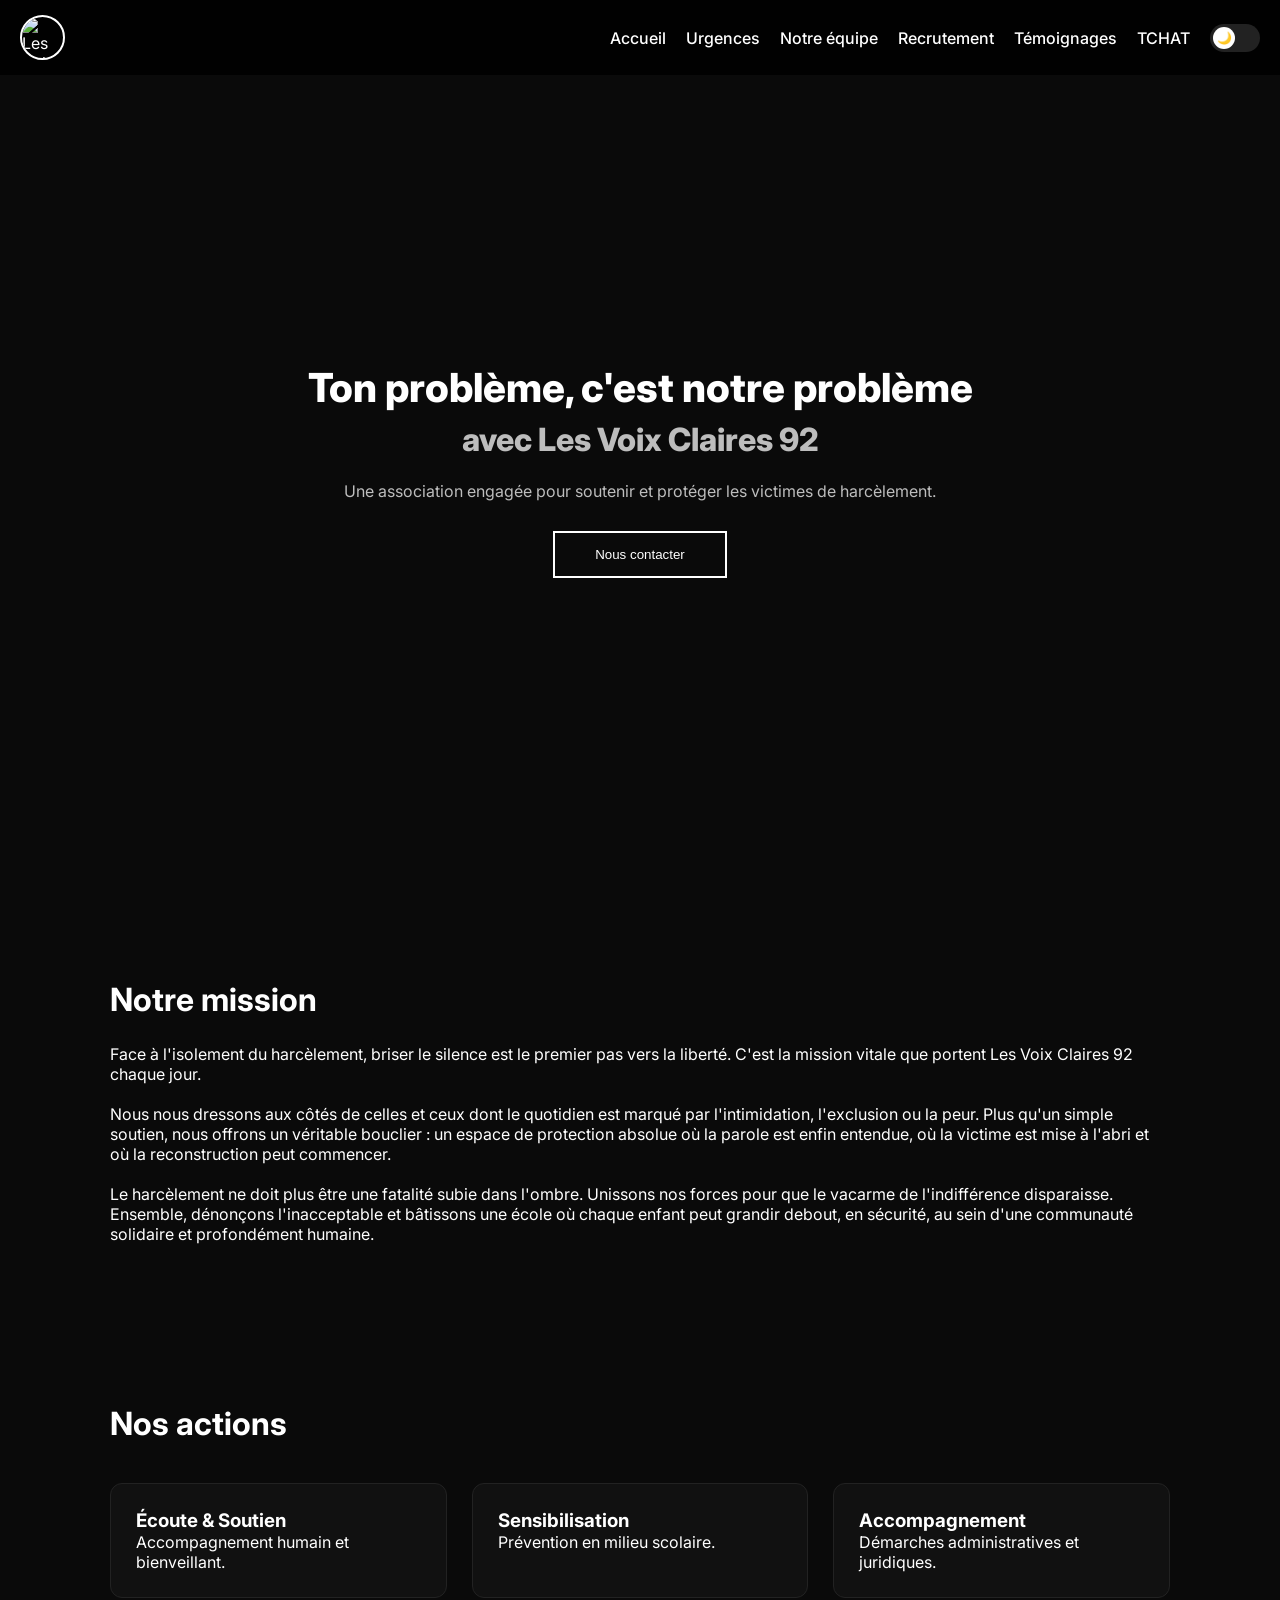
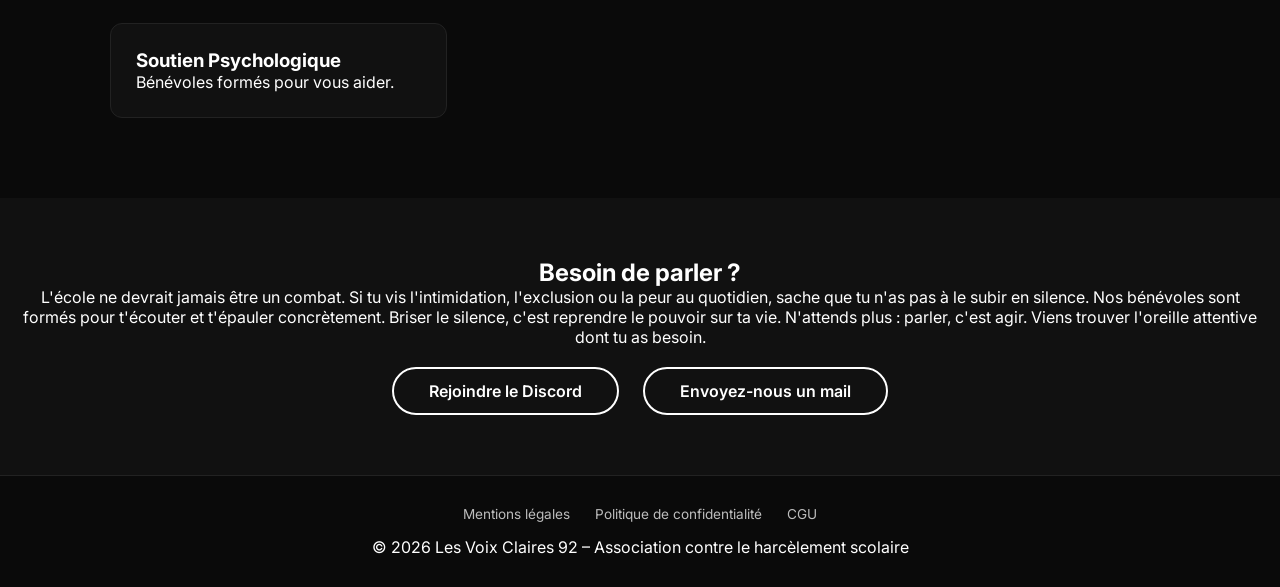
==== index.html @ 99f045ad "Update index.html" ====
<!DOCTYPE html> 
<html lang="fr">
<head>
    <meta charset="UTF-8">
    <meta name="viewport" content="width=device-width, initial-scale=1.0">
    <title>Les Voix Claires 92 – Association contre le harcèlement</title>
    <link href="https://fonts.googleapis.com/css2?family=Inter:wght@300;400;600;800&display=swap" rel="stylesheet">
    <link rel="stylesheet" href="styles.css">
    <link rel="icon" href="Logo.png">
</head>
<body>
    <nav> 
        <img src="Logo.png" alt="Les Voix Claires">
        <button class="menu-toggle" aria-label="Menu">
            <span class="hamburger"></span>
        </button>
        <div class="nav-links">
            <a href="index.html">Accueil</a>
            <a href="urgence.html">Urgences</a>
            <a href="equipe.html">Notre équipe</a>
            <a href="recrutement.html">Recrutement</a>
            <a href="temoignages.html">Témoignages</a>
            <a href="tchat.html">TCHAT</a>
            <div class="theme-switch" onclick="toggleTheme()">
                <span id="themeIcon">🌙</span>
            </div>
        </div>
    </nav>

    <div class="menu-overlay"></div>

    <div class="hero">
        <h1>Ton problème, c'est notre problème <br><span>avec Les Voix Claires 92</span></h1>
        <p>Une association engagée pour soutenir et protéger les victimes de harcèlement.</p>
        <button onclick="openEmailClient()">
            Nous contacter
        </button>
    </div>

    <section id="mission">
        <h2>Notre mission</h2>
        <p>Face à l'isolement du harcèlement, briser le silence est le premier pas vers la liberté. C'est la mission vitale que portent Les Voix Claires 92 chaque jour.
        <br><br>
        Nous nous dressons aux côtés de celles et ceux dont le quotidien est marqué par l'intimidation, l'exclusion ou la peur. Plus qu'un simple soutien, nous offrons un véritable bouclier : un espace de protection absolue où la parole est enfin entendue, où la victime est mise à l'abri et où la reconstruction peut commencer. 
        <br><br>
        Le harcèlement ne doit plus être une fatalité subie dans l'ombre. Unissons nos forces pour que le vacarme de l'indifférence disparaisse. Ensemble, dénonçons l'inacceptable et bâtissons une école où chaque enfant peut grandir debout, en sécurité, au sein d'une communauté solidaire et profondément humaine.</p>
    </section>

    <section id="actions">
        <h2>Nos actions</h2>
        <div class="cards">
            <div class="card">
                <h3>Écoute & Soutien</h3>
                <p>Accompagnement humain et bienveillant.</p>
            </div>
            <div class="card">
                <h3>Sensibilisation</h3>
                <p>Prévention en milieu scolaire.</p>  
            </div>
            <div class="card">
                <h3>Accompagnement</h3>
                <p>Démarches administratives et juridiques.</p>
            </div>
            <div class="card">
                <h3>Soutien Psychologique</h3>
                <p>Bénévoles formés pour vous aider.</p>
            </div>
        </div>
    </section>

    <div class="discord">
        <h2>Besoin de parler ?</h2>
        <p>L'école ne devrait jamais être un combat. Si tu vis l'intimidation, l'exclusion ou la peur au quotidien, sache que tu n'as pas à le subir en silence. 
        Nos bénévoles sont formés pour t'écouter et t'épauler concrètement. Briser le silence, c'est reprendre le pouvoir sur ta vie. 
        N'attends plus : parler, c'est agir. Viens trouver l'oreille attentive dont tu as besoin.</p>
        <a href="https://discord.gg/AcRcndYhNv" target="_blank" class="btn">Rejoindre le Discord</a>
        <a href="mailto:les.voix.claires.92@gmail.com" target="_blank" class="btn">Envoyez-nous un mail</a>
    </div>
    
    <footer>
        <div class="footer-links">
            <a href="mentions-legales.html">Mentions légales</a>
            <a href="confidentialite.html">Politique de confidentialité</a>
            <a href="cgu.html">CGU</a>
        </div>
        <p>© 2026 Les Voix Claires 92 – Association contre le harcèlement scolaire</p>
    </footer>
    
    <script src="script.js"></script>
</body>
</html>
---- styles.css ----
:root {
    --bg: #0a0a0a;
    --text: #ffffff;
    --gray: #bdbdbd;
    --card: #111;
    --border: #222;
}

body.light {
    --bg: #f5f5f5;
    --text: #0a0a0a;
    --gray: #444;
    --card: #ffffff;
    --border: #ddd;
}

* {
    margin: 0;
    padding: 0;
    box-sizing: border-box;
}

body {
    font-family: 'Inter', sans-serif;
    background: var(--bg);
    color: var(--text);
    transition: background 0.3s ease, color 0.3s ease;
}

/* ===== NAVIGATION ===== */
nav {
    position: fixed;
    top: 0;
    width: 100%;
    padding: 15px 20px;
    display: flex;
    justify-content: space-between;
    align-items: center;
    background: rgba(0,0,0,0.85);
    backdrop-filter: blur(12px);
    z-index: 1000;
}

body.light nav {
    background: rgba(255,255,255,0.85);
}

nav img {
    height: 45px;
    width: 45px;
    border-radius: 50%;
    object-fit: cover;
    border: 2px solid var(--text);
}

.nav-links {
    display: flex;
    align-items: center;
    gap: 20px;
}

nav a {
    color: var(--text);
    text-decoration: none;
    font-weight: 500;
    white-space: nowrap;
}

/* ===== MENU MOBILE ===== */
.menu-toggle {
    display: none;
    background: none;
    border: none;
    cursor: pointer;
    padding: 10px;
    z-index: 1001;
}

.hamburger {
    display: block;
    width: 25px;
    height: 3px;
    background: var(--text);
    position: relative;
}

.hamburger::before,
.hamburger::after {
    content: '';
    position: absolute;
    width: 25px;
    height: 3px;
    background: var(--text);
    transition: 0.3s;
}

.hamburger::before { top: -8px; }
.hamburger::after { bottom: -8px; }

.menu-toggle.active .hamburger {
    background: transparent;
}

.menu-toggle.active .hamburger::before {
    transform: rotate(45deg);
    top: 0;
}

.menu-toggle.active .hamburger::after {
    transform: rotate(-45deg);
    bottom: 0;
}

.menu-overlay {
    position: fixed;
    top: 0;
    left: 0;
    width: 100%;
    height: 100%;
    background: rgba(0,0,0,0.5);
    z-index: 999;
    opacity: 0;
    visibility: hidden;
    transition: 0.3s;
}

.menu-overlay.active {
    opacity: 1;
    visibility: visible;
}

/* ===== RESPONSIVE MOBILE ===== */
@media (max-width: 768px) {
    .menu-toggle {
        display: block;
    }
    
    .nav-links {
        position: fixed;
        top: 0;
        right: -100%;
        width: 70%;
        max-width: 280px;
        height: 100vh;
        background: var(--bg);
        flex-direction: column;
        justify-content: center;
        align-items: center;
        gap: 25px;
        transition: right 0.3s ease;
        z-index: 1000;
        border-left: 1px solid var(--border);
    }
    
    .nav-links.active {
        right: 0;
    }
    
    nav a {
        font-size: 1.1rem;
    }
}

/* ===== HERO ===== */
.hero {
    min-height: 100vh;
    display: flex;
    flex-direction: column;
    justify-content: center;
    align-items: center;
    text-align: center;
    padding: 100px 20px 60px;
}

.hero h1 {
    font-size: 2.5rem;
    font-weight: 800;
}

.hero span {
    color: var(--gray);
    font-size: 2rem;
}

.hero p {
    margin-top: 20px;
    max-width: 600px;
    color: var(--gray);
}

.hero button {
    margin-top: 30px;
    padding: 14px 40px;
    border: 2px solid var(--text);
    background: transparent;
    color: var(--text);
    cursor: pointer;
    transition: 0.3s;
}

.hero button:hover {
    background: var(--text);
    color: var(--bg);
}

/* ===== SECTIONS ===== */
section {
    padding: 80px 20px;
    max-width: 1100px;
    margin: auto;
}

section h2 {
    font-size: 2rem;
    margin-bottom: 25px;
}

/* ===== CARDS ===== */
.cards {
    display: grid;
    grid-template-columns: repeat(auto-fit, minmax(250px, 1fr));
    gap: 25px;
    margin-top: 40px;
}

.card {
    background: var(--card);
    border: 1px solid var(--border);
    padding: 25px;
    border-radius: 12px;
    transition: 0.3s;
}

.card:hover {
    transform: translateY(-5px);
    border-color: var(--text);
}

/* ===== DISCORD ===== */
.discord {
    text-align: center;
    background: var(--card);
    padding: 60px 20px;
}

.discord a {
    display: inline-block;
    margin: 20px 10px 0;
    padding: 12px 35px;
    border: 2px solid var(--text);
    color: var(--text);
    text-decoration: none;
    font-weight: 600;
    transition: 0.3s;
    border-radius: 40px;
}

.discord a:hover {
    background: var(--text);
    color: var(--bg);
}

/* ===== FOOTER ===== */
footer {
    padding: 30px 20px;
    text-align: center;
    border-top: 1px solid var(--border);
}

.footer-links {
    display: flex;
    justify-content: center;
    gap: 25px;
    margin-bottom: 15px;
    flex-wrap: wrap;
}

.footer-links a {
    color: var(--gray);
    text-decoration: none;
    font-size: 0.85rem;
}

.footer-links a:hover {
    color: var(--text);
}

/* ===== FORMULAIRES ===== */
.page-content {
    padding: 100px 20px 60px;
    max-width: 900px;
    margin: auto;
}

.page-content h1 {
    text-align: center;
    margin-bottom: 20px;
}

.card-section {
    background: var(--card);
    border: 1px solid var(--border);
    padding: 25px;
    border-radius: 12px;
    margin-bottom: 20px;
}

.form-group {
    margin-bottom: 20px;
}

.form-group label {
    display: block;
    margin-bottom: 8px;
    font-weight: 600;
}

.form-group input,
.form-group select,
.form-group textarea {
    width: 100%;
    padding: 12px;
    background: var(--card);
    border: 1px solid var(--border);
    border-radius: 8px;
    color: var(--text);
}

.btn-submit, .submit {
    width: 100%;
    padding: 14px;
    background: transparent;
    border: 2px solid var(--text);
    color: var(--text);
    font-weight: 600;
    cursor: pointer;
    border-radius: 8px;
    transition: 0.3s;
}

.btn-submit:hover, .submit:hover {
    background: var(--text);
    color: var(--bg);
}

/* ===== THEME SWITCH ===== */
.theme-switch {
    width: 50px;
    height: 28px;
    background: var(--border);
    border-radius: 999px;
    cursor: pointer;
    display: flex;
    align-items: center;
    padding: 0 3px;
}

.theme-switch span {
    width: 22px;
    height: 22px;
    background: var(--text);
    border-radius: 50%;
    display: flex;
    align-items: center;
    justify-content: center;
    font-size: 12px;
    transition: transform 0.3s;
}

body.light .theme-switch span {
    transform: translateX(22px);
}

/* ===== TÉMOIGNAGES ===== */
.testimonial-content {
    font-style: italic;
    margin-bottom: 15px;
    line-height: 1.6;
}

.testimonial-author {
    text-align: right;
    font-size: 0.85rem;
    color: var(--gray);
    border-top: 1px solid var(--border);
    padding-top: 12px;
}

/* ===== CHAT ===== */
.chat-container {
    max-width: 800px;
    margin: 0 auto;
}

.info-card {
    background: var(--card);
    border: 1px solid var(--border);
    border-radius: 16px;
    padding: 30px;
    text-align: center;
    margin-bottom: 30px;
}

.hours-list {
    display: flex;
    justify-content: center;
    gap: 20px;
    margin: 20px 0;
    flex-wrap: wrap;
}

.hour-item {
    background: var(--border);
    padding: 5px 12px;
    border-radius: 20px;
    font-size: 0.85rem;
}

.disclaimer {
    margin-top: 30px;
    padding: 15px;
    background: rgba(255,0,0,0.1);
    border-radius: 8px;
    font-size: 0.85rem;
    text-align: center;
}

/* ===== RESPONSIVE SUPPLEMENTAIRE ===== */
@media (max-width: 480px) {
    .hero h1 {
        font-size: 1.8rem;
    }
    
    .hero span {
        font-size: 1.4rem;
    }
    
    section h2 {
        font-size: 1.6rem;
    }
    
    .cards {
        grid-template-columns: 1fr;
    }
    
    .footer-links {
        gap: 15px;
    }
    
    .hours-list {
        flex-direction: column;
        align-items: center;
        gap: 10px;
    }
}
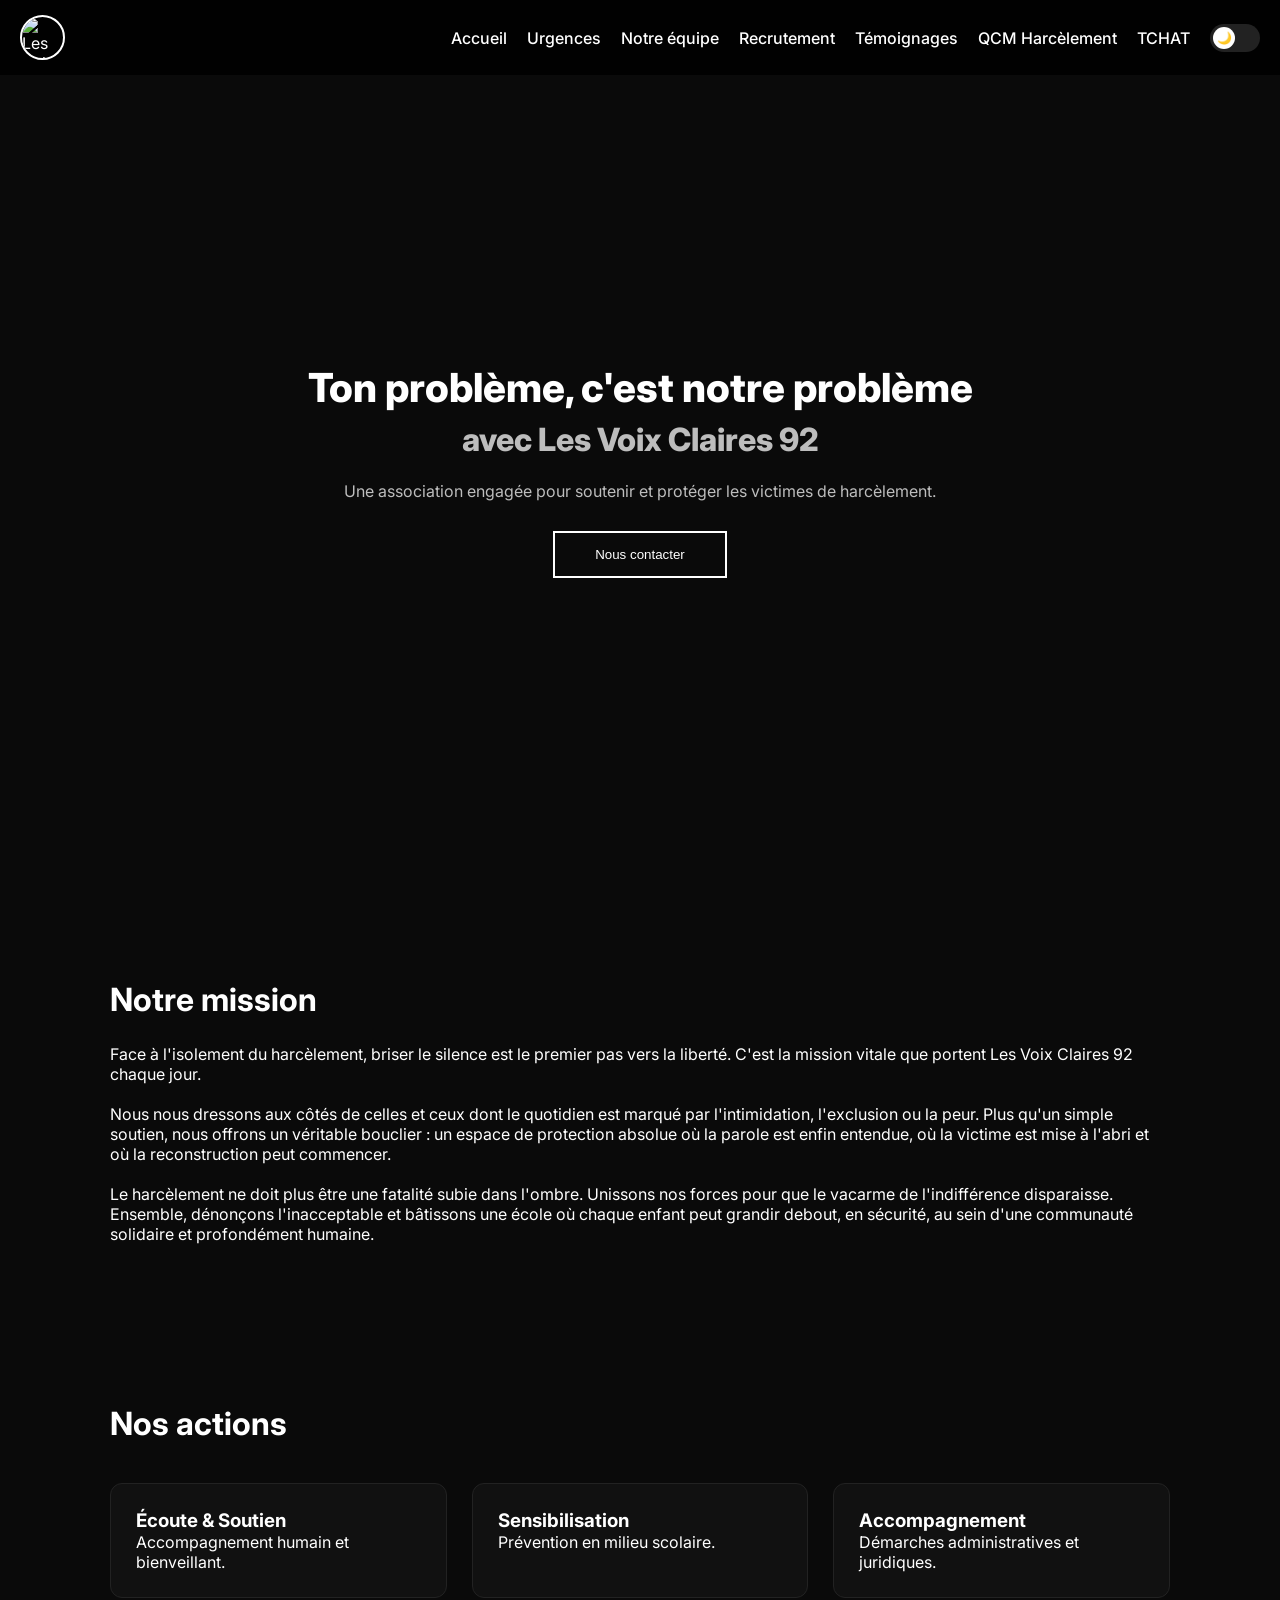
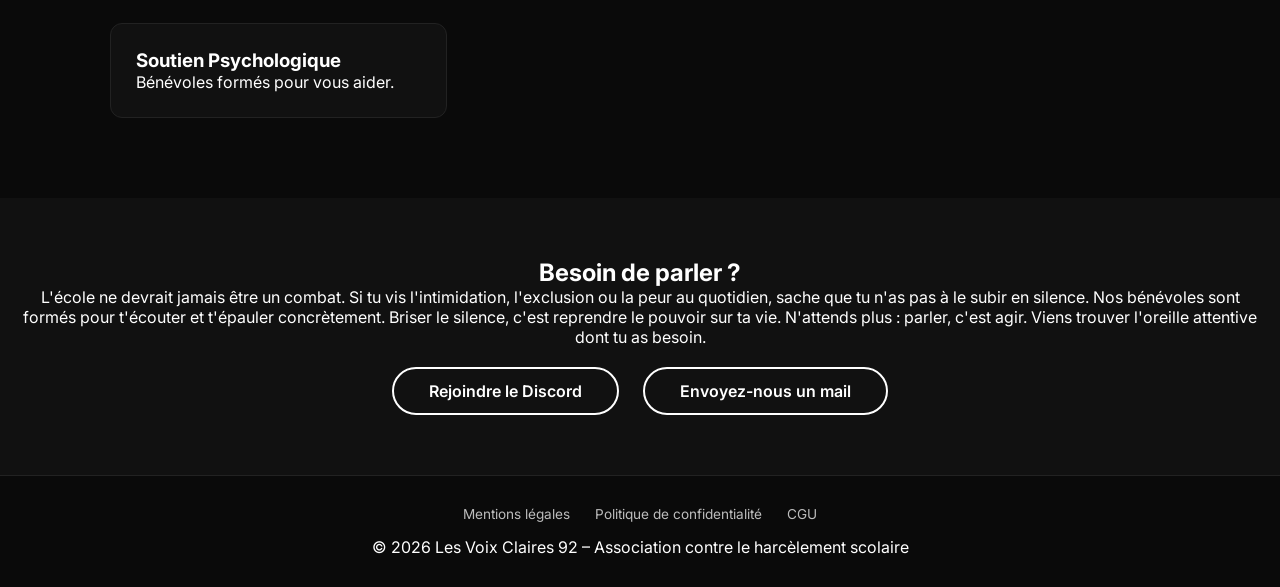
==== commit 617f4164: "Update index.html" ====
--- a/index.html
+++ b/index.html
@@ -20,6 +20,7 @@
             <a href="equipe.html">Notre équipe</a>
             <a href="recrutement.html">Recrutement</a>
             <a href="temoignages.html">Témoignages</a>
+            <a href="encoursdecréation.html">QCM Harcèlement</a>
             <a href="tchat.html">TCHAT</a>
             <div class="theme-switch" onclick="toggleTheme()">
                 <span id="themeIcon">🌙</span>
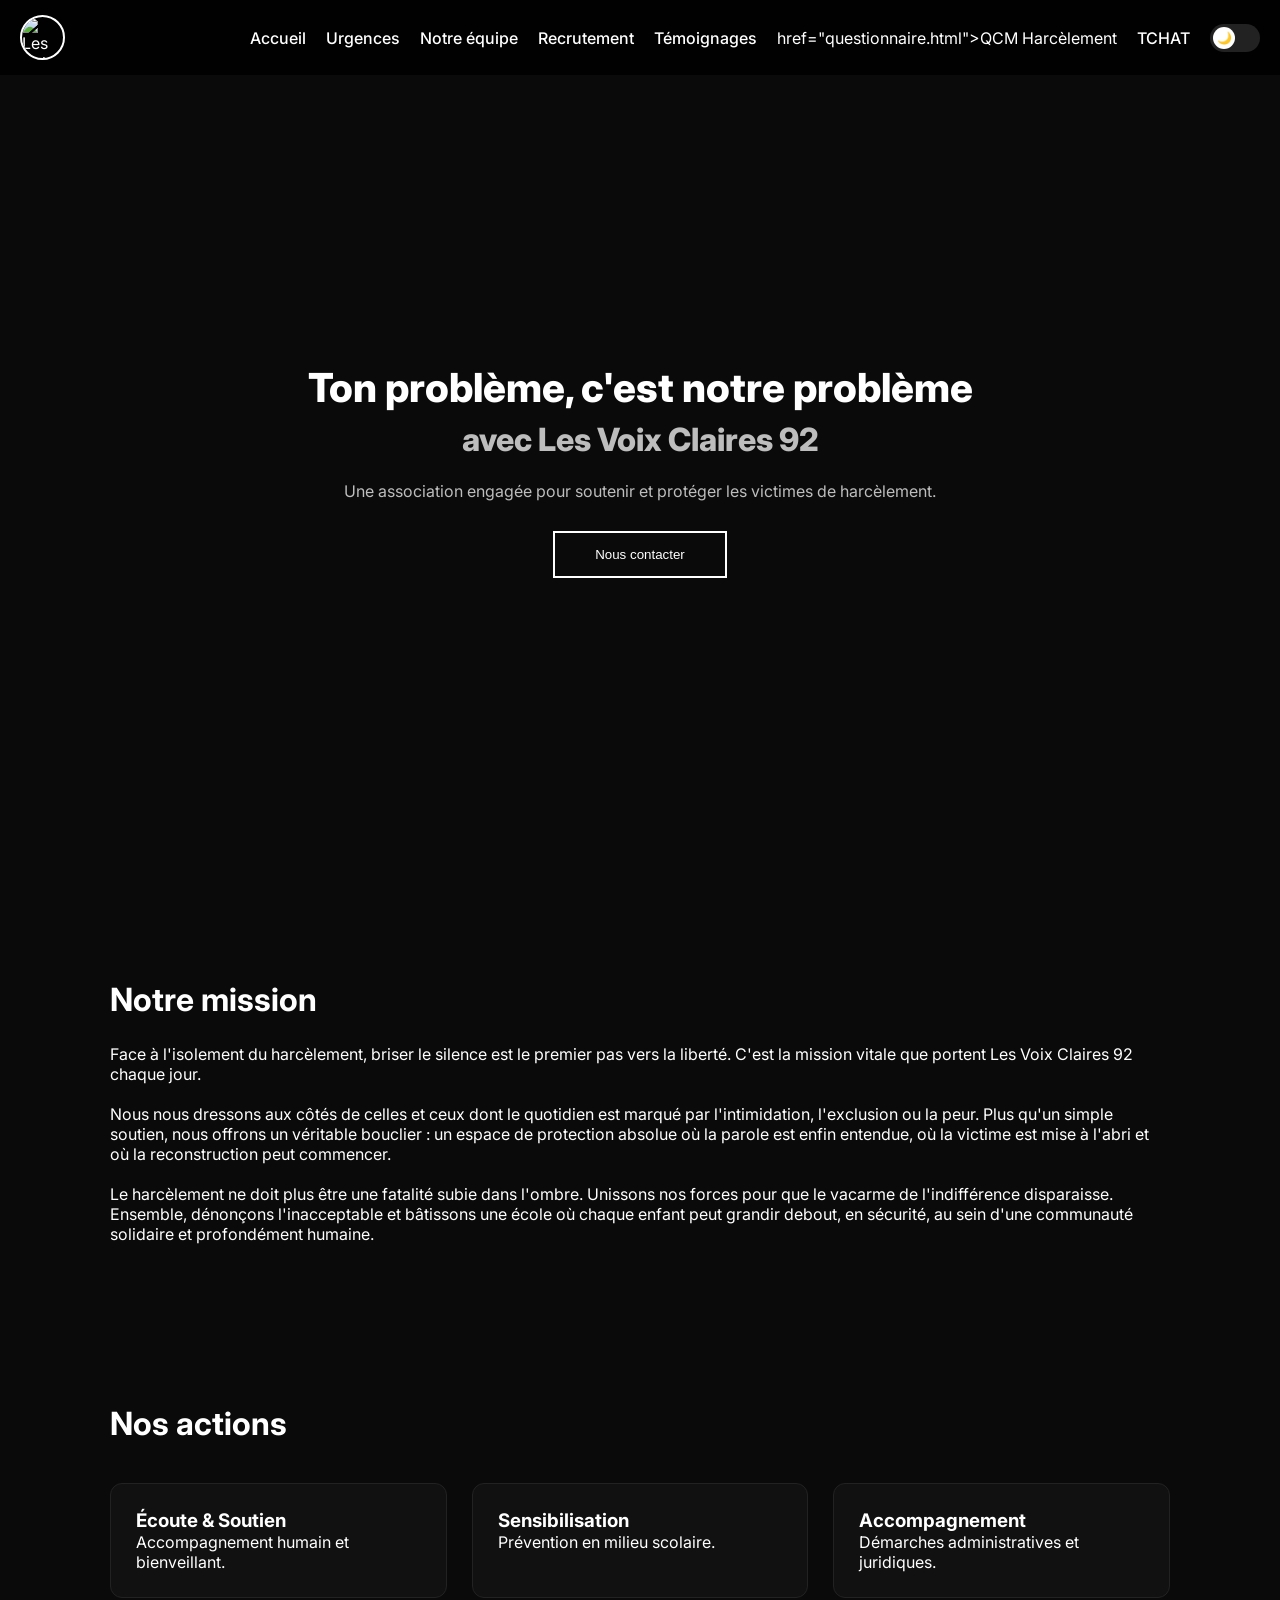
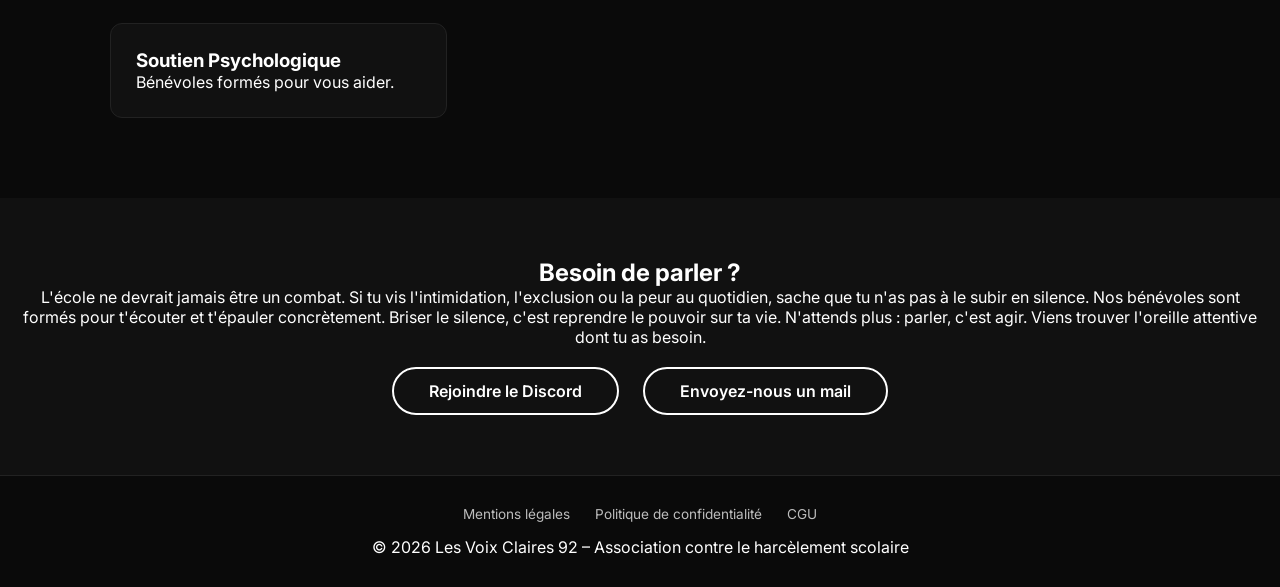
==== commit 7a034476: "Update index.html" ====
--- a/index.html
+++ b/index.html
@@ -1,6 +1,6 @@
 <!DOCTYPE html> 
 <html lang="fr">
-<head>
+<head> 
     <meta charset="UTF-8">
     <meta name="viewport" content="width=device-width, initial-scale=1.0">
     <title>Les Voix Claires 92 – Association contre le harcèlement</title>
@@ -20,7 +20,7 @@
             <a href="equipe.html">Notre équipe</a>
             <a href="recrutement.html">Recrutement</a>
             <a href="temoignages.html">Témoignages</a>
-            <a href="encoursdecréation.html">QCM Harcèlement</a>
+           href="questionnaire.html">QCM Harcèlement</a>
             <a href="tchat.html">TCHAT</a>
             <div class="theme-switch" onclick="toggleTheme()">
                 <span id="themeIcon">🌙</span>
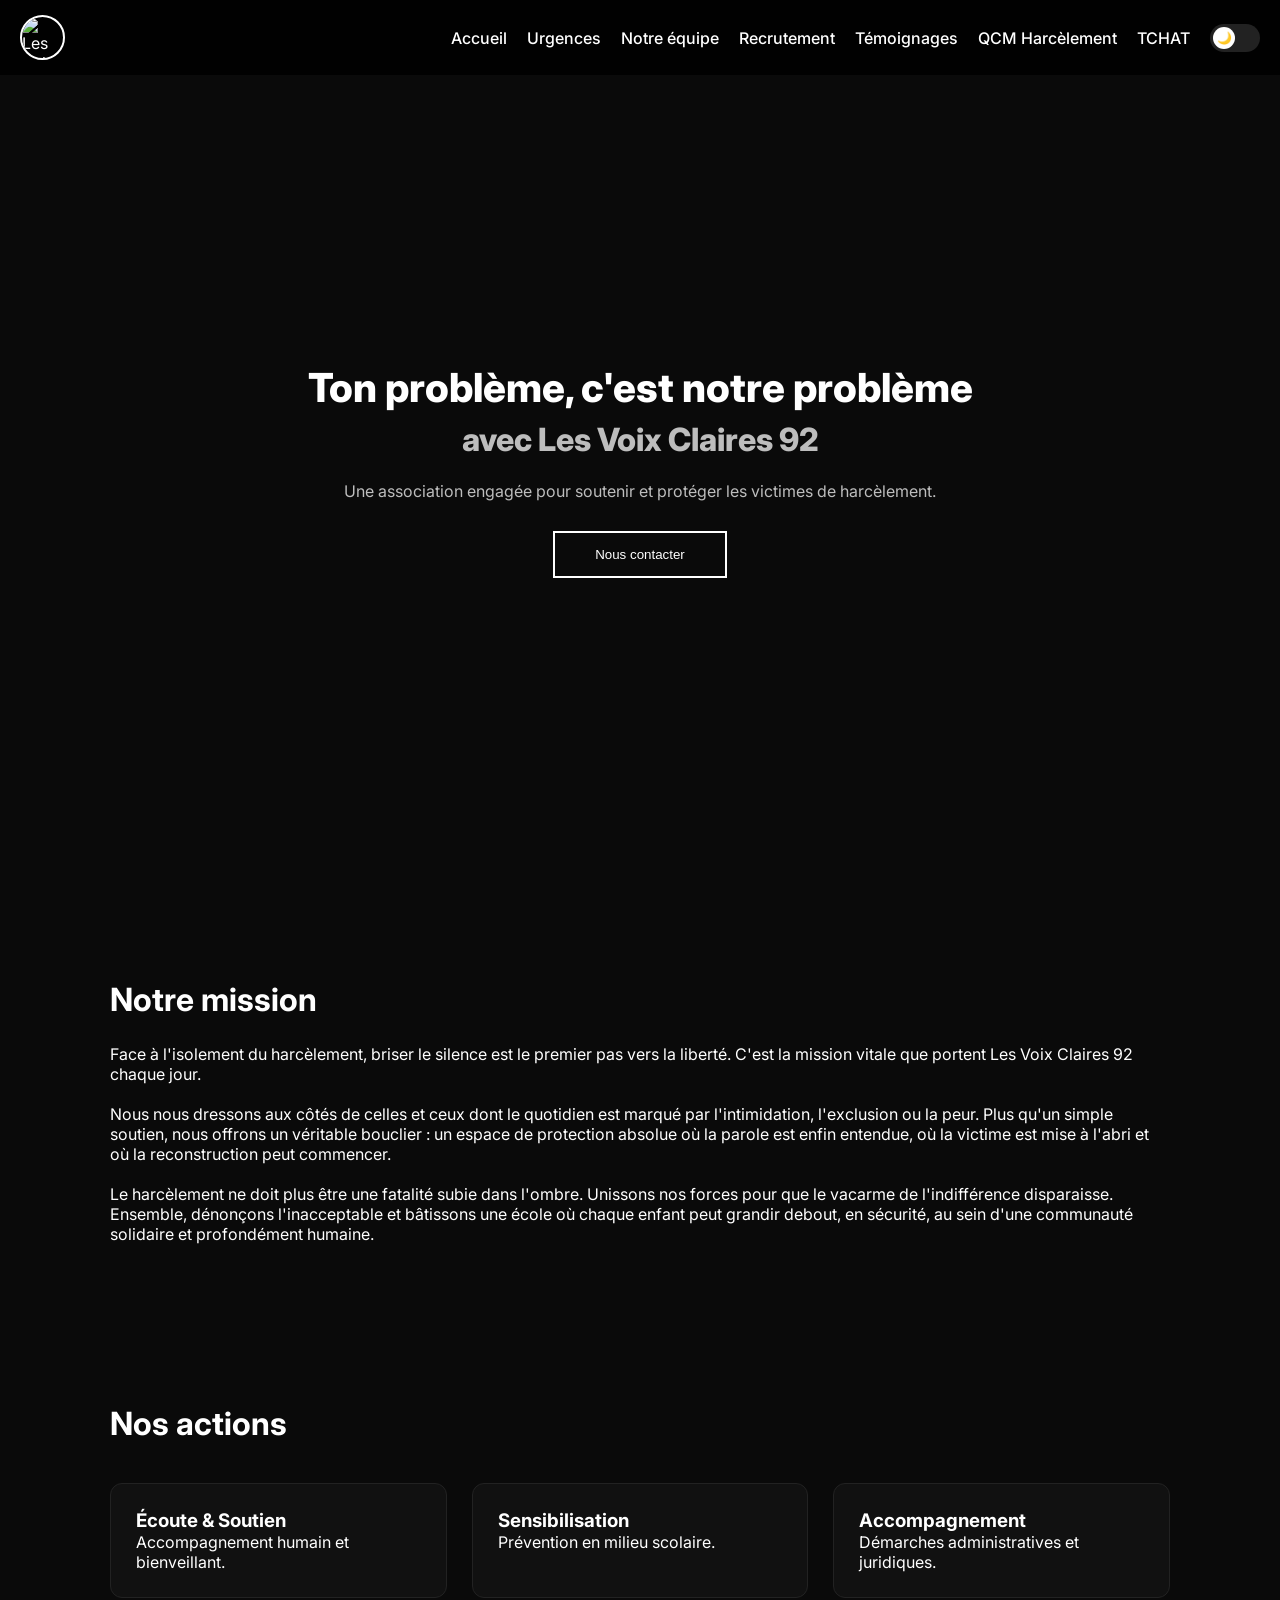
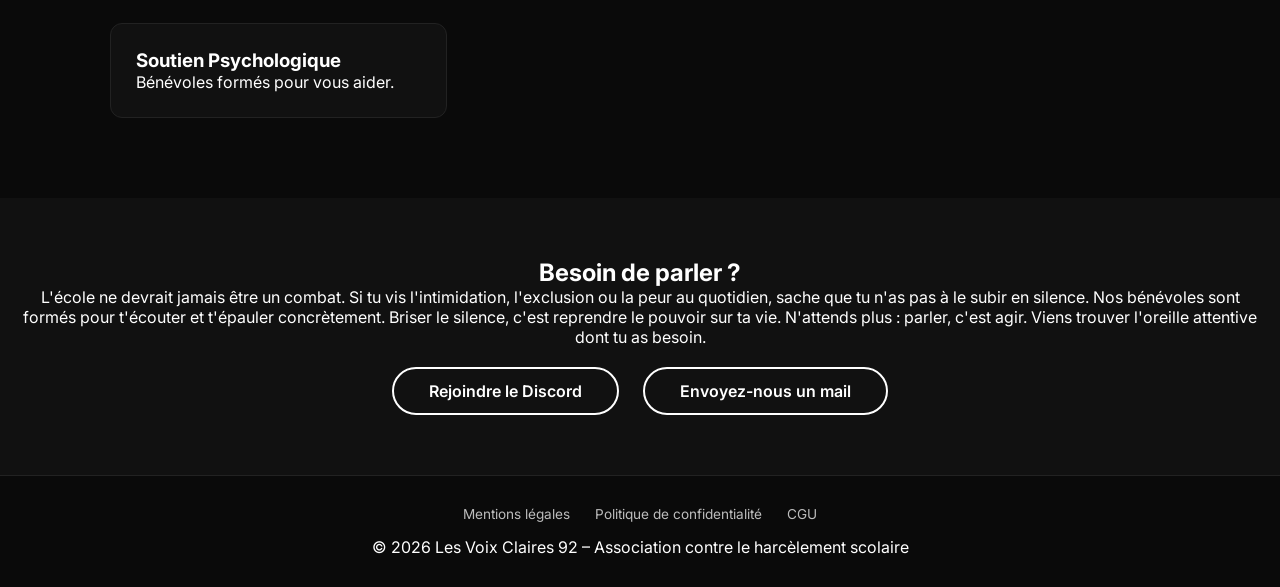
==== commit b879830e: "Update index.html" ====
--- a/index.html
+++ b/index.html
@@ -20,7 +20,7 @@
             <a href="equipe.html">Notre équipe</a>
             <a href="recrutement.html">Recrutement</a>
             <a href="temoignages.html">Témoignages</a>
-           href="questionnaire.html">QCM Harcèlement</a>
+            <a href="questionnaire.html">QCM Harcèlement</a>
             <a href="tchat.html">TCHAT</a>
             <div class="theme-switch" onclick="toggleTheme()">
                 <span id="themeIcon">🌙</span>
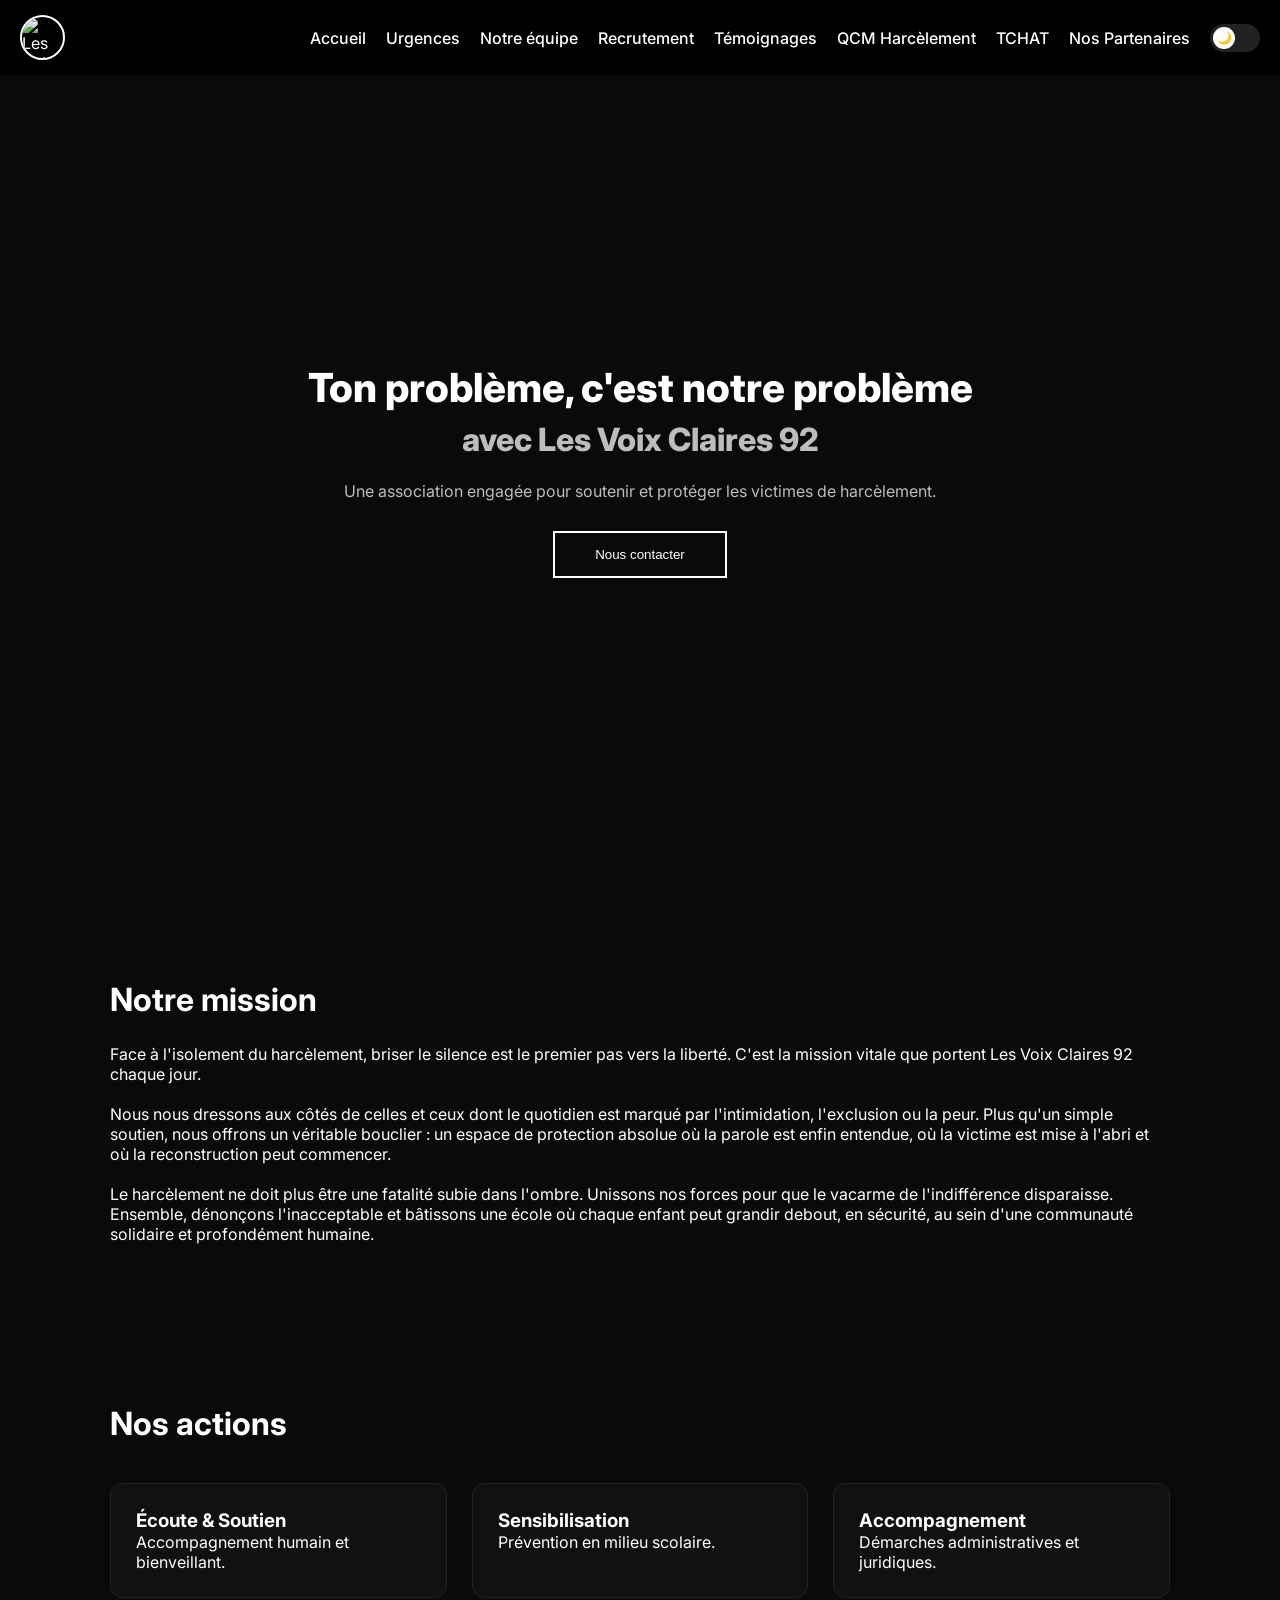
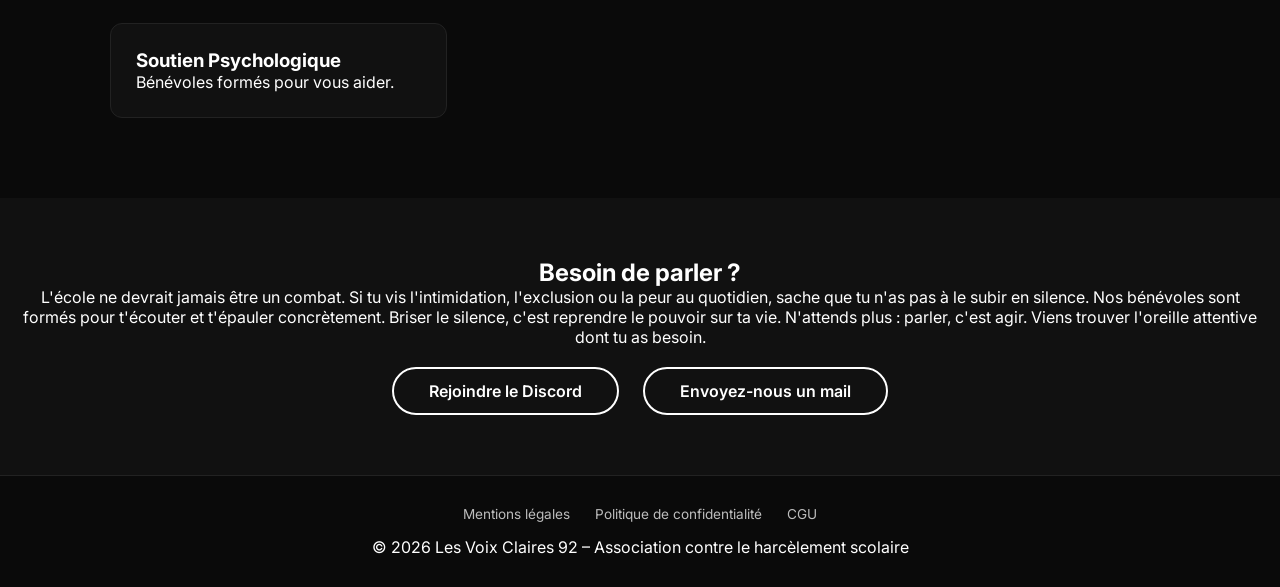
==== commit 340198b8: "Update index.html" ====
--- a/index.html
+++ b/index.html
@@ -22,6 +22,7 @@
             <a href="temoignages.html">Témoignages</a>
             <a href="questionnaire.html">QCM Harcèlement</a>
             <a href="tchat.html">TCHAT</a>
+            <a href="partenaires.html">Nos Partenaires</a>
             <div class="theme-switch" onclick="toggleTheme()">
                 <span id="themeIcon">🌙</span>
             </div>
@@ -75,7 +76,7 @@
         Nos bénévoles sont formés pour t'écouter et t'épauler concrètement. Briser le silence, c'est reprendre le pouvoir sur ta vie. 
         N'attends plus : parler, c'est agir. Viens trouver l'oreille attentive dont tu as besoin.</p>
         <a href="https://discord.gg/AcRcndYhNv" target="_blank" class="btn">Rejoindre le Discord</a>
-        <a href="mailto:les.voix.claires.92@gmail.com" target="_blank" class="btn">Envoyez-nous un mail</a>
+        <a href="mailto:contact@les-voix-claires-92.fr" target="_blank" class="btn">Envoyez-nous un mail</a>
     </div>
     
     <footer>
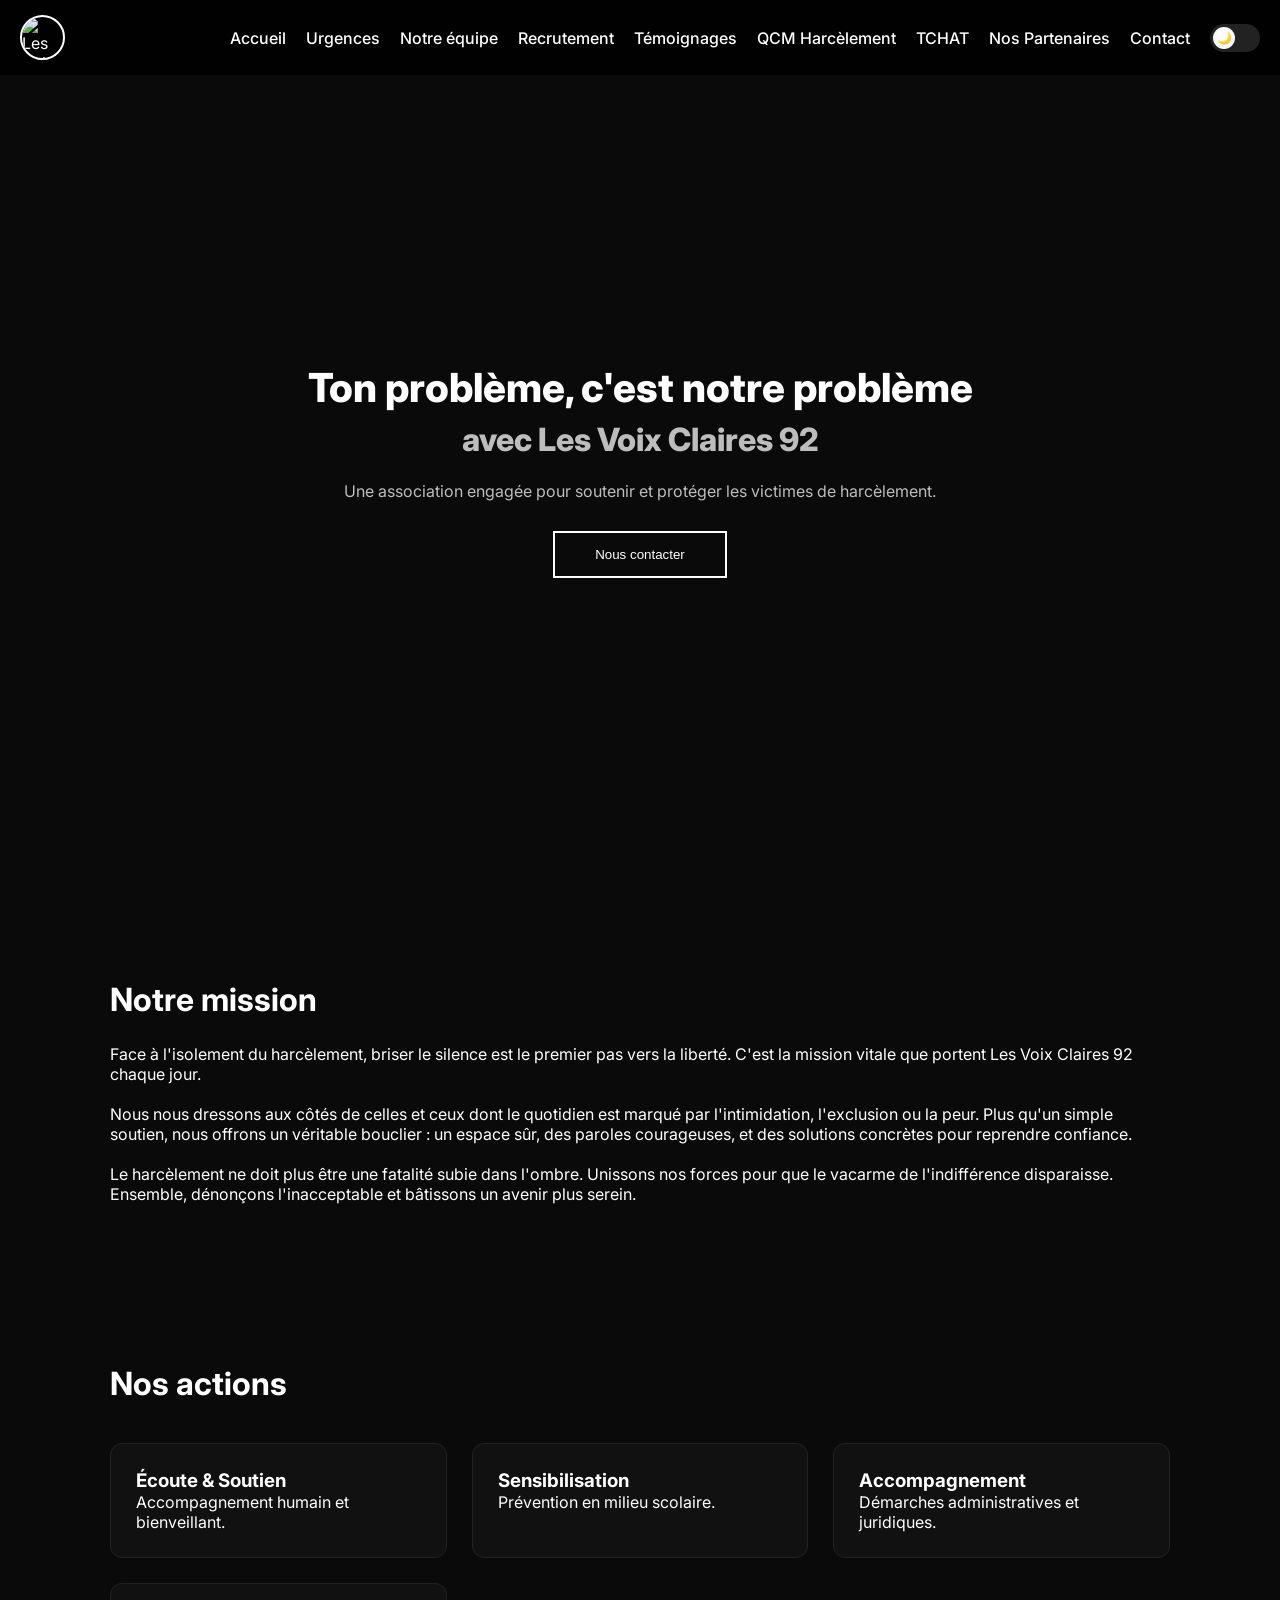
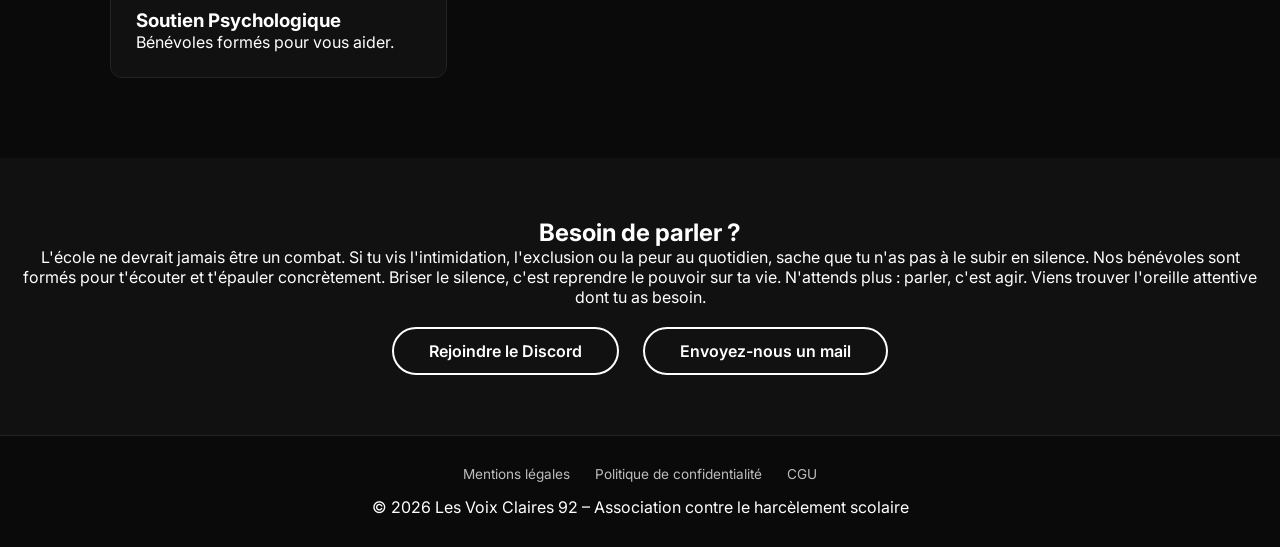
==== commit 2fd67924: "Ajouter le lien Contact dans la navigation du site principal" ====
--- a/index.html
+++ b/index.html
@@ -23,6 +23,7 @@
             <a href="questionnaire.html">QCM Harcèlement</a>
             <a href="tchat.html">TCHAT</a>
             <a href="partenaires.html">Nos Partenaires</a>
+            <a href="contact.html">Contact</a>
             <div class="theme-switch" onclick="toggleTheme()">
                 <span id="themeIcon">🌙</span>
             </div>
@@ -43,9 +44,9 @@
         <h2>Notre mission</h2>
         <p>Face à l'isolement du harcèlement, briser le silence est le premier pas vers la liberté. C'est la mission vitale que portent Les Voix Claires 92 chaque jour.
         <br><br>
-        Nous nous dressons aux côtés de celles et ceux dont le quotidien est marqué par l'intimidation, l'exclusion ou la peur. Plus qu'un simple soutien, nous offrons un véritable bouclier : un espace de protection absolue où la parole est enfin entendue, où la victime est mise à l'abri et où la reconstruction peut commencer. 
+        Nous nous dressons aux côtés de celles et ceux dont le quotidien est marqué par l'intimidation, l'exclusion ou la peur. Plus qu'un simple soutien, nous offrons un véritable bouclier : un espace sûr, des paroles courageuses, et des solutions concrètes pour reprendre confiance.
         <br><br>
-        Le harcèlement ne doit plus être une fatalité subie dans l'ombre. Unissons nos forces pour que le vacarme de l'indifférence disparaisse. Ensemble, dénonçons l'inacceptable et bâtissons une école où chaque enfant peut grandir debout, en sécurité, au sein d'une communauté solidaire et profondément humaine.</p>
+        Le harcèlement ne doit plus être une fatalité subie dans l'ombre. Unissons nos forces pour que le vacarme de l'indifférence disparaisse. Ensemble, dénonçons l'inacceptable et bâtissons un avenir plus serein.</p>
     </section>
 
     <section id="actions">
@@ -90,4 +91,4 @@
     
     <script src="script.js"></script>
 </body>
-</html>+</html>
